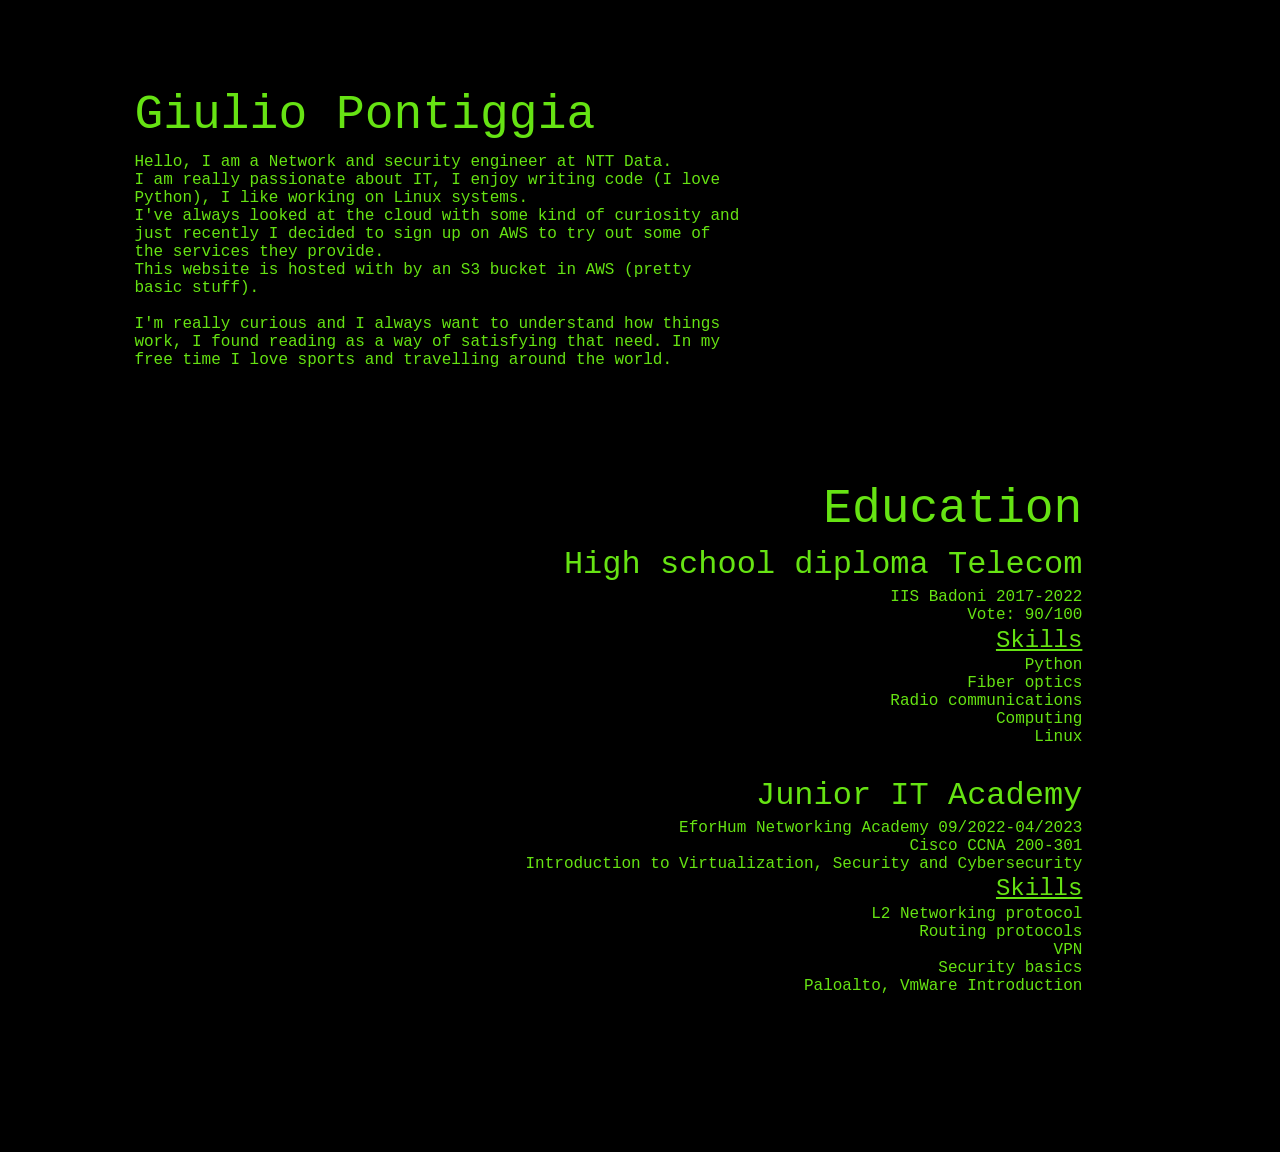
==== Home.html @ 4ac22e88 "Added introduction and Education" ====
<!DOCTYPE html>
<html lang="en">
<head>
    <meta charset="UTF-8">
    <meta name="viewport" content="width=device-width, initial-scale=1.0">
    <link rel="stylesheet" href="style.css">
    <title>Giulio Pontiggia</title>
</head>
<body style="background-color: #000000;">
    <!-- Presentation Box -->
    <div class="even_box">
        <!-- Name -->
        <div class="text_features title">
            Giulio Pontiggia
        </div>
        <!-- Presentation text -->
         <div class="text_features text_in_box_even">
            Hello, I am a Network and security engineer at NTT Data. <br>
            I am really passionate about IT, I enjoy writing code (I love Python), I like working on Linux systems. <br>
            I've always looked at the cloud with some kind of curiosity and just recently I decided to sign up on AWS
            to try out some of the services they provide. <br>
            This website is hosted with by an S3 bucket in AWS (pretty basic stuff). <br>
            <br>
            I'm really curious and I always want to understand how things work, I found reading as a way of satisfying
            that need. In my free time I love sports and travelling around the world. <br>
         </div>
    </div>

    <!-- Education Box -->
    <div class="text_features odd_box">
        <div class="title">
            Education
        </div>
        <!-- Badoni -->
        <div class="subtitle">
            High school diploma Telecom <br>
        </div>
        IIS Badoni 2017-2022 <br>
        Vote: 90/100
        <!-- Skills -->
        <div style="padding-bottom: 3%;">
            <div class="third_subtitle">
                <u>Skills</u>
            </div>
            Python <br>
            Fiber optics <br>
            Radio communications <br>
            Computing <br>
            Linux <br>
        </div>
        <!-- Junior IT Academy -->
        <div class="subtitle">
            Junior IT Academy
        </div>
        EforHum Networking Academy 09/2022-04/2023 <br>
        Cisco CCNA 200-301 <br>
        Introduction to Virtualization, Security and Cybersecurity
        <div class="third_subtitle">
            <u>Skills</u>
        </div style="padding-bottom: 3%">
            L2 Networking protocol <br>
            Routing protocols <br>
            VPN <br>
            Security basics <br>
            Paloalto, VmWare Introduction <br>
        </div>
    </div>

    <!-- Certifications -->
    <div class="even_box">
        <div class="title"></div>

    </div>
    
</body>
</html>
---- style.css ----
.text_features {
    color: #66e313;
    font-family: "Courier New", Courier, "Lucida Console", "DejaVu Sans Mono", monospace;
}

.title {
    font-size: 3em;
    padding-bottom: 1%;
}

.subtitle {
    font-size: 2em;
    padding-bottom: 0.5%;
}

.third_subtitle {
    font-size: 1.5em;
    padding-bottom: 0.25%;
    padding-top: 0.25%;
}

.even_box {
    background-color: #000000;
    height: 35%;
    width: 80%;
    padding-top: 2%;
    padding-bottom: 2%;
    padding-left: 5%;
    margin-top: 5%;
    margin-left: 5%;
}

.odd_box {
    text-align: right;
    background-color: #000000;
    height: 35%;
    width: 80%;
    padding-top: 2%;
    padding-bottom: 2%;
    padding-right: 5%;
    margin-top: 5%;
    margin-left: 5%;
}

.text_in_box_even {
    margin-right: 40%;
}
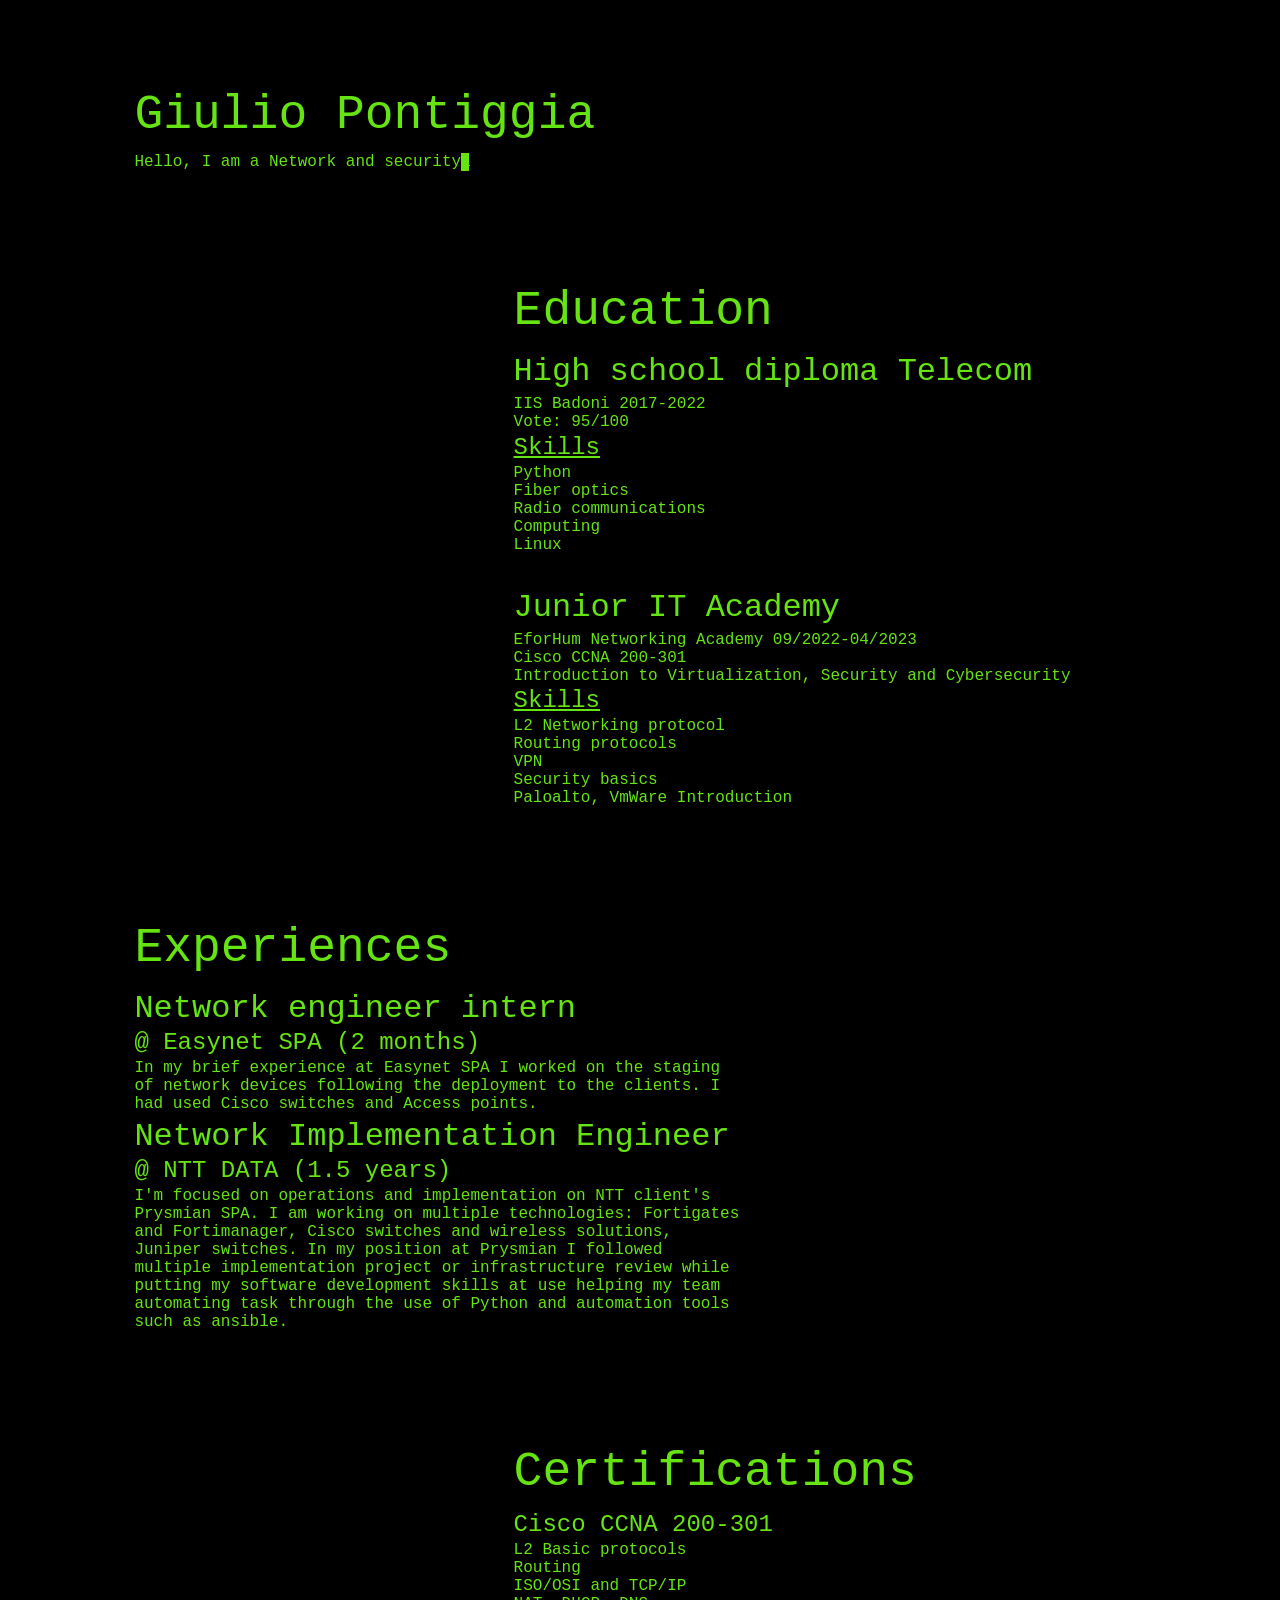
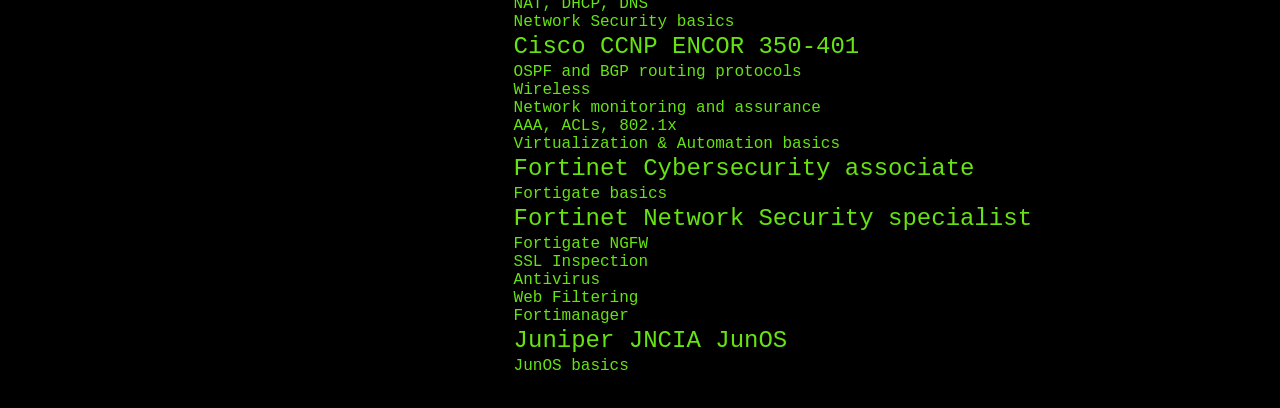
==== commit 9f2a4fda: "Added pargraphs and autotyping text Added Experiences and certifactions pargraphs (to be modified), " ====
--- a/Home.html
+++ b/Home.html
@@ -4,6 +4,8 @@
     <meta charset="UTF-8">
     <meta name="viewport" content="width=device-width, initial-scale=1.0">
     <link rel="stylesheet" href="style.css">
+    <script type="text/javascript" src="script.js"></script>
+    
     <title>Giulio Pontiggia</title>
 </head>
 <body style="background-color: #000000;">
@@ -14,20 +16,12 @@
             Giulio Pontiggia
         </div>
         <!-- Presentation text -->
-         <div class="text_features text_in_box_even">
-            Hello, I am a Network and security engineer at NTT Data. <br>
-            I am really passionate about IT, I enjoy writing code (I love Python), I like working on Linux systems. <br>
-            I've always looked at the cloud with some kind of curiosity and just recently I decided to sign up on AWS
-            to try out some of the services they provide. <br>
-            This website is hosted with by an S3 bucket in AWS (pretty basic stuff). <br>
-            <br>
-            I'm really curious and I always want to understand how things work, I found reading as a way of satisfying
-            that need. In my free time I love sports and travelling around the world. <br>
-         </div>
-    </div>
+        <div id="auto_type_text" class="text_features text_in_box_even typed">
+        </div>
+</div>
 
     <!-- Education Box -->
-    <div class="text_features odd_box">
+    <div class="text_features odd_box text_in_box_odd">
         <div class="title">
             Education
         </div>
@@ -36,7 +30,7 @@
             High school diploma Telecom <br>
         </div>
         IIS Badoni 2017-2022 <br>
-        Vote: 90/100
+        Vote: 95/100
         <!-- Skills -->
         <div style="padding-bottom: 3%;">
             <div class="third_subtitle">
@@ -66,9 +60,72 @@
         </div>
     </div>
 
+    <!-- Experiences -->
+    <div class="text_features even_box">
+        <div class="title">Experiences</div>
+        <div class="experiences_subtitle">
+            Network engineer intern  
+        </div>
+        <div class="third_subtitle">
+            @ Easynet SPA (2 months)
+        </div>
+        <div class="text_in_box_even">
+            In my brief experience at Easynet SPA I worked on the staging of network devices following
+            the deployment to the clients. I had used Cisco switches and Access points.
+        </div>
+        <div class="experiences_subtitle">
+            Network Implementation Engineer 
+        </div>
+        <div class="third_subtitle">
+            @ NTT DATA (1.5 years)
+        </div>
+        <div class="text_in_box_even">
+            I'm focused on operations and implementation on NTT client's Prysmian SPA.
+            I am working on multiple technologies: Fortigates and Fortimanager, Cisco switches and
+            wireless solutions, Juniper switches.
+            In my position at Prysmian I followed multiple implementation project or infrastructure review
+            while putting my software development skills at use helping my team automating task through
+            the use of Python and automation tools such as ansible.
+        </div>
+    </div>
     <!-- Certifications -->
-    <div class="even_box">
-        <div class="title"></div>
+    <div class="text_features odd_box text_in_box_odd">
+        <div class="title">Certifications</div>
+        <!-- CCNA -->
+        <div class="third_subtitle">Cisco CCNA 200-301</div>
+        <div>
+            L2 Basic protocols <br>
+            Routing <br>
+            ISO/OSI and TCP/IP <br>
+            NAT, DHCP, DNS <br>
+            Network Security basics <br>
+        </div>
+        <!-- CCNP -->
+        <div class="third_subtitle">Cisco CCNP ENCOR 350-401</div>
+        <div>
+            OSPF and BGP routing protocols <br>
+            Wireless <br>
+            Network monitoring and assurance <br>
+            AAA, ACLs, 802.1x <br>
+            Virtualization & Automation basics <br>
+        </div>
+        <div class="third_subtitle">Fortinet Cybersecurity associate</div>
+        <div>
+            Fortigate basics
+        </div>
+        <div class="third_subtitle">Fortinet Network Security specialist</div>
+        <div>
+            Fortigate NGFW <br>
+            SSL Inspection <br>
+            Antivirus <br>
+            Web Filtering <br>
+            Fortimanager <br>
+        </div>
+        <div class="third_subtitle">Juniper JNCIA JunOS </div>
+        <div>
+            JunOS basics <br>
+        </div>
+        
 
     </div>
     
--- a/style.css
+++ b/style.css
@@ -11,6 +11,11 @@
 .subtitle {
     font-size: 2em;
     padding-bottom: 0.5%;
+    padding-top: 0.5%;
+}
+.experiences_subtitle {
+    font-size: 2em;
+    padding-top: 0.5%;
 }
 
 .third_subtitle {
@@ -28,6 +33,7 @@
     padding-left: 5%;
     margin-top: 5%;
     margin-left: 5%;
+    margin-right: 40%;
 }
 
 .odd_box {
@@ -39,10 +45,28 @@
     padding-bottom: 2%;
     padding-right: 5%;
     margin-top: 5%;
-    margin-left: 5%;
+    margin-left: 40%;
 }
 
 .text_in_box_even {
     margin-right: 40%;
 }
 
+.text_in_box_odd {
+    text-align: left;
+}
+
+.typed::after{
+    content: "i";
+    display: inline-block;
+    width: 0.5rem;
+    background-color: #66e313;
+    animation: blink 0.75s step-end infinite;
+}
+
+@keyframes blink {
+    0%, 100% { opacity: 1; }
+    50% { opacity: 0; }
+}
+
+
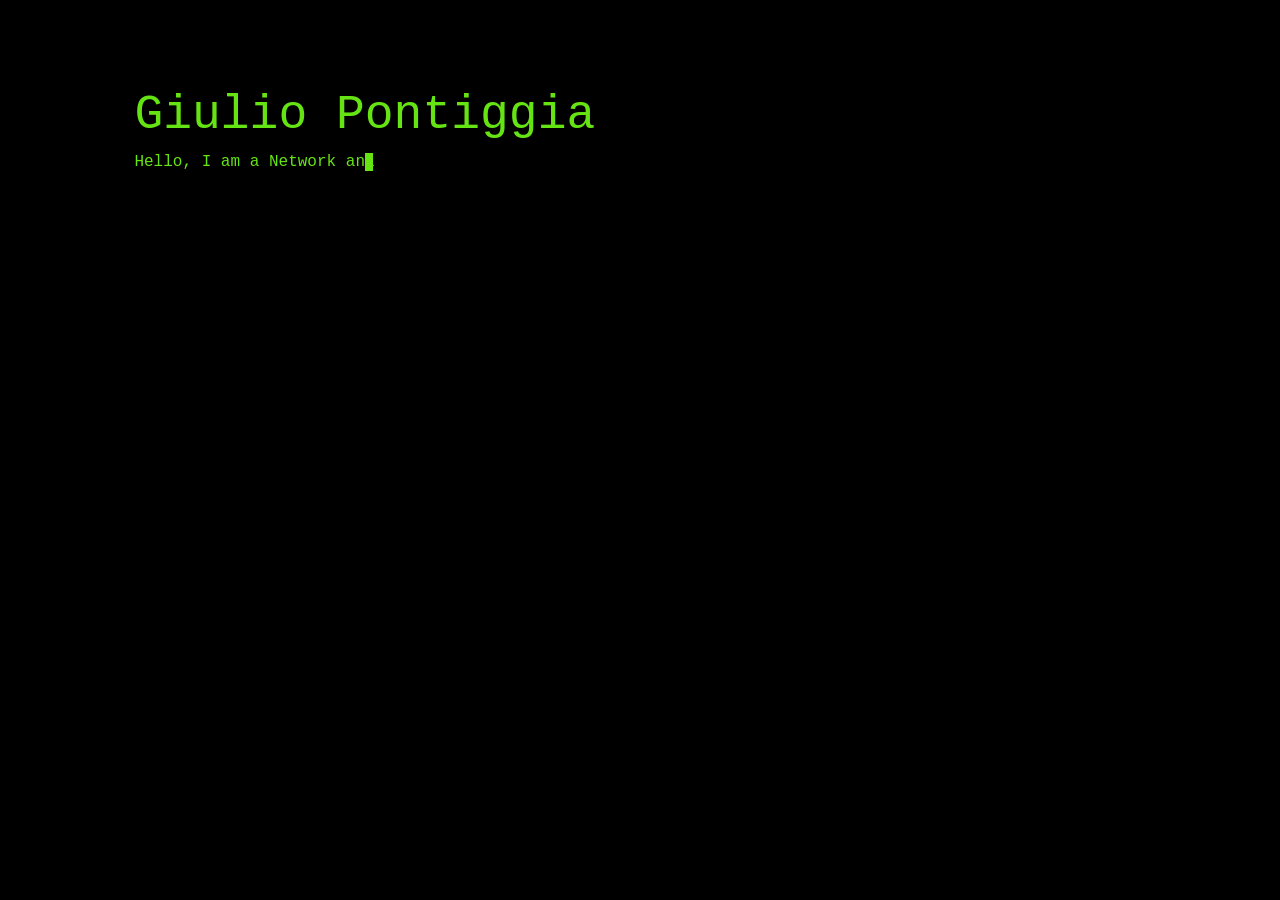
==== commit 39aff18d: "Added sections dropdown, fixed the presentation" ====
--- a/Home.html
+++ b/Home.html
@@ -8,7 +8,7 @@
     
     <title>Giulio Pontiggia</title>
 </head>
-<body style="background-color: #000000;">
+<body style="background-color: #000;">
     <!-- Presentation Box -->
     <div class="even_box">
         <!-- Name -->
@@ -18,116 +18,143 @@
         <!-- Presentation text -->
         <div id="auto_type_text" class="text_features text_in_box_even typed">
         </div>
-</div>
-
-    <!-- Education Box -->
-    <div class="text_features odd_box text_in_box_odd">
-        <div class="title">
-            Education
-        </div>
-        <!-- Badoni -->
-        <div class="subtitle">
-            High school diploma Telecom <br>
-        </div>
-        IIS Badoni 2017-2022 <br>
-        Vote: 95/100
-        <!-- Skills -->
-        <div style="padding-bottom: 3%;">
-            <div class="third_subtitle">
-                <u>Skills</u>
-            </div>
-            Python <br>
-            Fiber optics <br>
-            Radio communications <br>
-            Computing <br>
-            Linux <br>
-        </div>
-        <!-- Junior IT Academy -->
-        <div class="subtitle">
-            Junior IT Academy
-        </div>
-        EforHum Networking Academy 09/2022-04/2023 <br>
-        Cisco CCNA 200-301 <br>
-        Introduction to Virtualization, Security and Cybersecurity
-        <div class="third_subtitle">
-            <u>Skills</u>
-        </div style="padding-bottom: 3%">
-            L2 Networking protocol <br>
-            Routing protocols <br>
-            VPN <br>
-            Security basics <br>
-            Paloalto, VmWare Introduction <br>
-        </div>
     </div>
 
-    <!-- Experiences -->
-    <div class="text_features even_box">
-        <div class="title">Experiences</div>
-        <div class="experiences_subtitle">
-            Network engineer intern  
+    <div id="hidden_sector" class="hidden_section">
+        <!-- Education Box -->
+        <div class="text_features odd_box text_in_box_odd">
+            <div class="title" style="cursor: pointer;" role="button">
+                <a onclick="appear_paragraph('hidden_section1');">Education</a>
+            </div>
+            <div id="hidden_section1" class="hidden_section">
+                <!-- Badoni -->
+                <div class="subtitle">
+                    High school diploma Telecom <br>
+                </div>
+                <div class="third_subtitle">
+                    IIS Badoni 2017-2022 (95/100)
+                </div>
+                <!-- Skills -->
+                <div style="padding-bottom: 3%;">
+                    <ul>
+                        <li>Python</li>
+                        <li>Fiber optics</li>
+                        <li>Radio communications</li>
+                        <li>Computing</li>
+                        <li>Linux</li>
+                    </ul>
+                </div>
+
+                <!-- Junior IT Academy -->
+                <div class="subtitle">
+                    Junior IT Academy
+                </div>
+                <div class="third_subtitle">
+                    EforHum Networking Academy 09/2022-04/2023
+                </div>
+                <!-- Skills -->
+                <div>
+                    <ul>
+                        <li>Cisco CCNA 200-301</li>
+                        <li>L2 Networking protocols</li>
+                        <li>Routing protocols</li>
+                        <li>VPN</li>
+                        <li>Security basics</li>
+                        <li>Paloalto, VmWare Introduction</li>
+                    </ul>
+                </div>
+            </div>
         </div>
-        <div class="third_subtitle">
-            @ Easynet SPA (2 months)
+
+        <!-- Experiences -->
+        <div class="text_features even_box">
+            <div class="title" style="cursor: pointer;">
+                <a onclick="appear_paragraph('hidden_section2');">Experiences</a>
+            </div>
+            <div id="hidden_section2" class="hidden_section">
+                <div class="experiences_subtitle">
+                    Network engineer intern  
+                </div>
+                <div class="third_subtitle">
+                    @ Easynet SPA (2 months)
+                </div>
+                <div style="margin-left: 2.3rem;" class="text_in_box_even">
+                    In my brief experience at Easynet SPA I worked on the staging of network devices following
+                    the deployment to the clients. I had used Cisco switches and Access points.
+                </div>
+                <div class="experiences_subtitle">
+                    Network Implementation Engineer 
+                </div>
+                <div class="third_subtitle">
+                    @ NTT DATA (1.5 years)
+                </div>
+                <div style="margin-left: 2.3rem;" class="text_in_box_even">
+                    I'm focused on operations and implementation on NTT client's Prysmian SPA.
+                    I am working on multiple technologies: Fortigates and Fortimanager, Cisco switches and
+                    wireless solutions, Juniper switches.
+                    In my position at Prysmian I followed multiple implementation project or infrastructure review
+                    while putting my software development skills at use helping my team automating task through
+                    the use of Python and automation tools such as ansible.
+                </div>
+            </div>
         </div>
-        <div class="text_in_box_even">
-            In my brief experience at Easynet SPA I worked on the staging of network devices following
-            the deployment to the clients. I had used Cisco switches and Access points.
-        </div>
-        <div class="experiences_subtitle">
-            Network Implementation Engineer 
-        </div>
-        <div class="third_subtitle">
-            @ NTT DATA (1.5 years)
-        </div>
-        <div class="text_in_box_even">
-            I'm focused on operations and implementation on NTT client's Prysmian SPA.
-            I am working on multiple technologies: Fortigates and Fortimanager, Cisco switches and
-            wireless solutions, Juniper switches.
-            In my position at Prysmian I followed multiple implementation project or infrastructure review
-            while putting my software development skills at use helping my team automating task through
-            the use of Python and automation tools such as ansible.
-        </div>
+        <!-- Certifications -->
+        <div class="text_features odd_box text_in_box_odd">
+            <div class="title" style="cursor: pointer;">
+                <a onclick="appear_paragraph('hidden_section3');">Certifications</a>
+            </div>
+            <div id="hidden_section3" class="hidden_section">
+                <!-- CCNA -->
+                <div class="third_subtitle">Cisco CCNA 200-301</div>
+                <div>
+                    <ul>
+                        <li>L2 Basic protocols</li>
+                        <li>Routing</li>
+                        <li>ISO/OSI and TCP/IP</li>
+                        <li>NAT, DHCP, DNS</li>
+                        <li>Network Security basics</li>
+                    </ul>
+                </div>
+                <!-- CCNP -->
+                <div class="third_subtitle">Cisco CCNP ENCOR 350-401</div>
+                <div>
+                    <ul>
+                        <li>OSPF and BGP routing protocols</li>
+                        <li>Wireless networks</li>
+                        <li>Network monitoring and assurance</li>
+                        <li>AAA, ACLs, 802.1x</li>
+                        <li>Virtualization & Automation basics</li>
+                    </ul>
+                </div>
+                <div class="third_subtitle">Fortinet Cybersecurity associate</div>
+                <div>
+                    <ul>
+                        <li>Fortigate basics</li>
+                    </ul>
+                </div>
+                <div class="third_subtitle">Fortinet Network Security specialist</div>
+                <div>
+                    <ul>
+                        <li>Fortigate NGFW</li>
+                        <li>SSL Inspection</li>
+                        <li>Antivirus</li>
+                        <li>Web Filtering</li>
+                        <li>Fortimanager</li>
+                    </ul>
+                </div>
+                <div class="third_subtitle">Juniper JNCIA JunOS </div>
+                <div>
+                    <ul>
+                        <li>JunOS basics</li>
+                    </ul>
+                </div>
+            </div>
+            
+            
+
+        </div>   
     </div>
-    <!-- Certifications -->
-    <div class="text_features odd_box text_in_box_odd">
-        <div class="title">Certifications</div>
-        <!-- CCNA -->
-        <div class="third_subtitle">Cisco CCNA 200-301</div>
-        <div>
-            L2 Basic protocols <br>
-            Routing <br>
-            ISO/OSI and TCP/IP <br>
-            NAT, DHCP, DNS <br>
-            Network Security basics <br>
-        </div>
-        <!-- CCNP -->
-        <div class="third_subtitle">Cisco CCNP ENCOR 350-401</div>
-        <div>
-            OSPF and BGP routing protocols <br>
-            Wireless <br>
-            Network monitoring and assurance <br>
-            AAA, ACLs, 802.1x <br>
-            Virtualization & Automation basics <br>
-        </div>
-        <div class="third_subtitle">Fortinet Cybersecurity associate</div>
-        <div>
-            Fortigate basics
-        </div>
-        <div class="third_subtitle">Fortinet Network Security specialist</div>
-        <div>
-            Fortigate NGFW <br>
-            SSL Inspection <br>
-            Antivirus <br>
-            Web Filtering <br>
-            Fortimanager <br>
-        </div>
-        <div class="third_subtitle">Juniper JNCIA JunOS </div>
-        <div>
-            JunOS basics <br>
-        </div>
-        
-
-    </div>
+    
     
 </body>
 </html>
--- a/style.css
+++ b/style.css
@@ -22,11 +22,11 @@
     font-size: 1.5em;
     padding-bottom: 0.25%;
     padding-top: 0.25%;
+    padding-left: 0.5rem;
 }
 
 .even_box {
     background-color: #000000;
-    height: 35%;
     width: 80%;
     padding-top: 2%;
     padding-bottom: 2%;
@@ -39,11 +39,10 @@
 .odd_box {
     text-align: right;
     background-color: #000000;
-    height: 35%;
-    width: 80%;
+    width: 50%;
     padding-top: 2%;
     padding-bottom: 2%;
-    padding-right: 5%;
+    padding-left: 5%;
     margin-top: 5%;
     margin-left: 40%;
 }
@@ -54,6 +53,10 @@
 
 .text_in_box_odd {
     text-align: left;
+}
+
+ul {
+    margin-top: 0rem;
 }
 
 .typed::after{
@@ -69,4 +72,16 @@
     50% { opacity: 0; }
 }
 
+.hidden_section {
+    display: none;
+    overflow: hidden;
+    height: 0;
+    transition: height 0.4s ease;
+}
 
+.dropdown-open {
+    display: block; /* Visualizza l'elemento */
+    height: auto;   /* Altezza dinamica per adattarsi al contenuto */
+    overflow: hidden;
+}
+
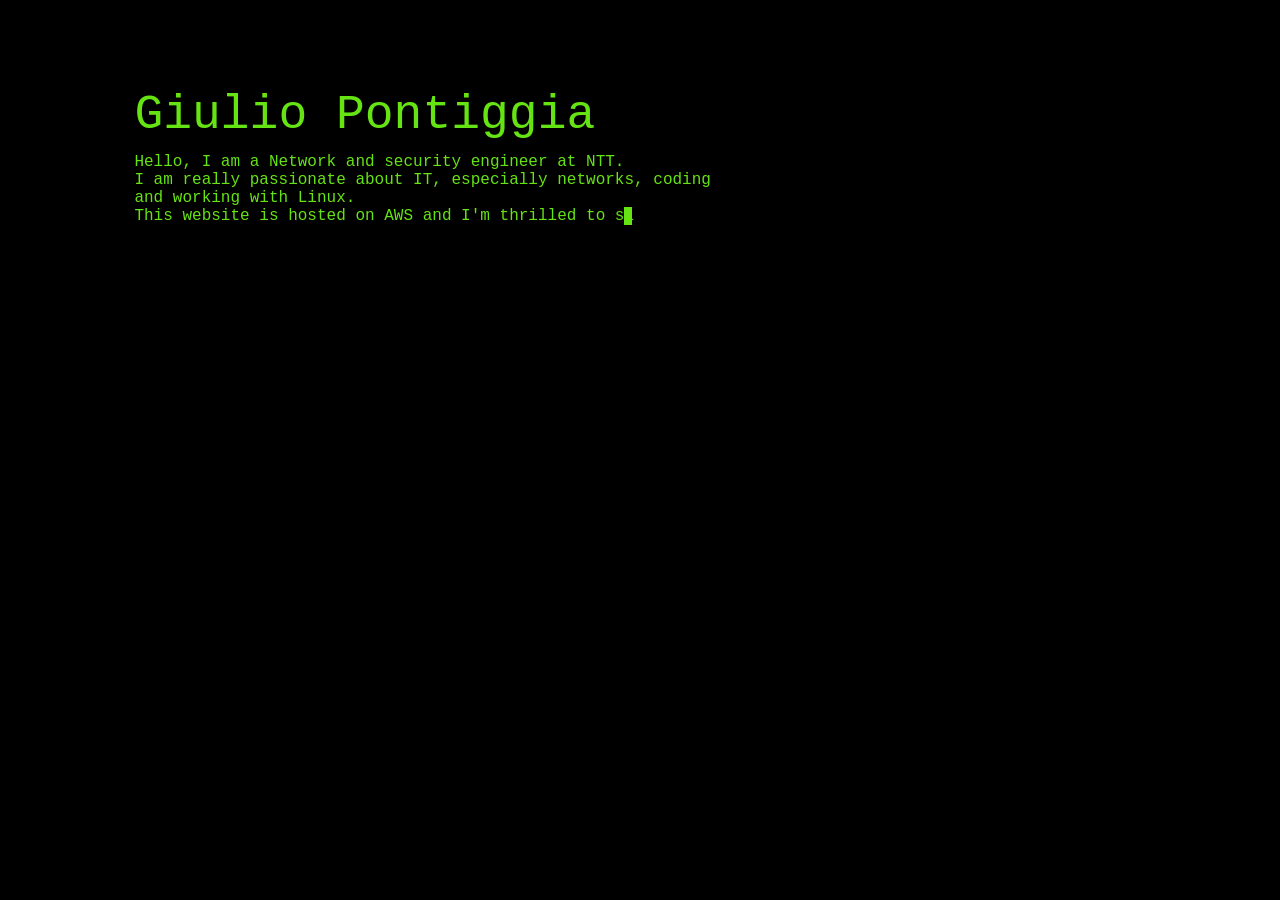
==== commit bf79f7b1: "Added contacts and link to projects homepage" ====
--- a/Home.html
+++ b/Home.html
@@ -17,6 +17,11 @@
         </div>
         <!-- Presentation text -->
         <div id="auto_type_text" class="text_features text_in_box_even typed">
+        </div>
+        <!-- Projects link -->
+        <div id="hidden_text" class="hidden_section">
+            <br>
+            <a style="cursor: pointer; text-decoration: none;" class="text_features" href="projects_homepage.html" target="_blank">You can find my projects here</a>
         </div>
     </div>
 
@@ -152,6 +157,21 @@
             
             
 
+        </div>  
+        <!-- Contacts -->
+        <div class="text_features even_box text_in_box_even">
+            <div class="title" style="cursor: pointer;">
+                <a onclick="appear_paragraph('hidden_section4');">Contacts</a>
+            </div>
+            <div id="hidden_section4" class="hidden_section">
+                <div>
+                    <a style="cursor: pointer; text-decoration: none; color: #66e313;" class="third_subtitle" href="https://linkedin.com/in/giulio-pontiggia-265128235/">Linkedin</a> 
+                </div>
+                <div class="third_subtitle" style="cursor: pointer;">
+                    giulio.0302@gmail.com
+                </div>            
+            
+
         </div>   
     </div>
     
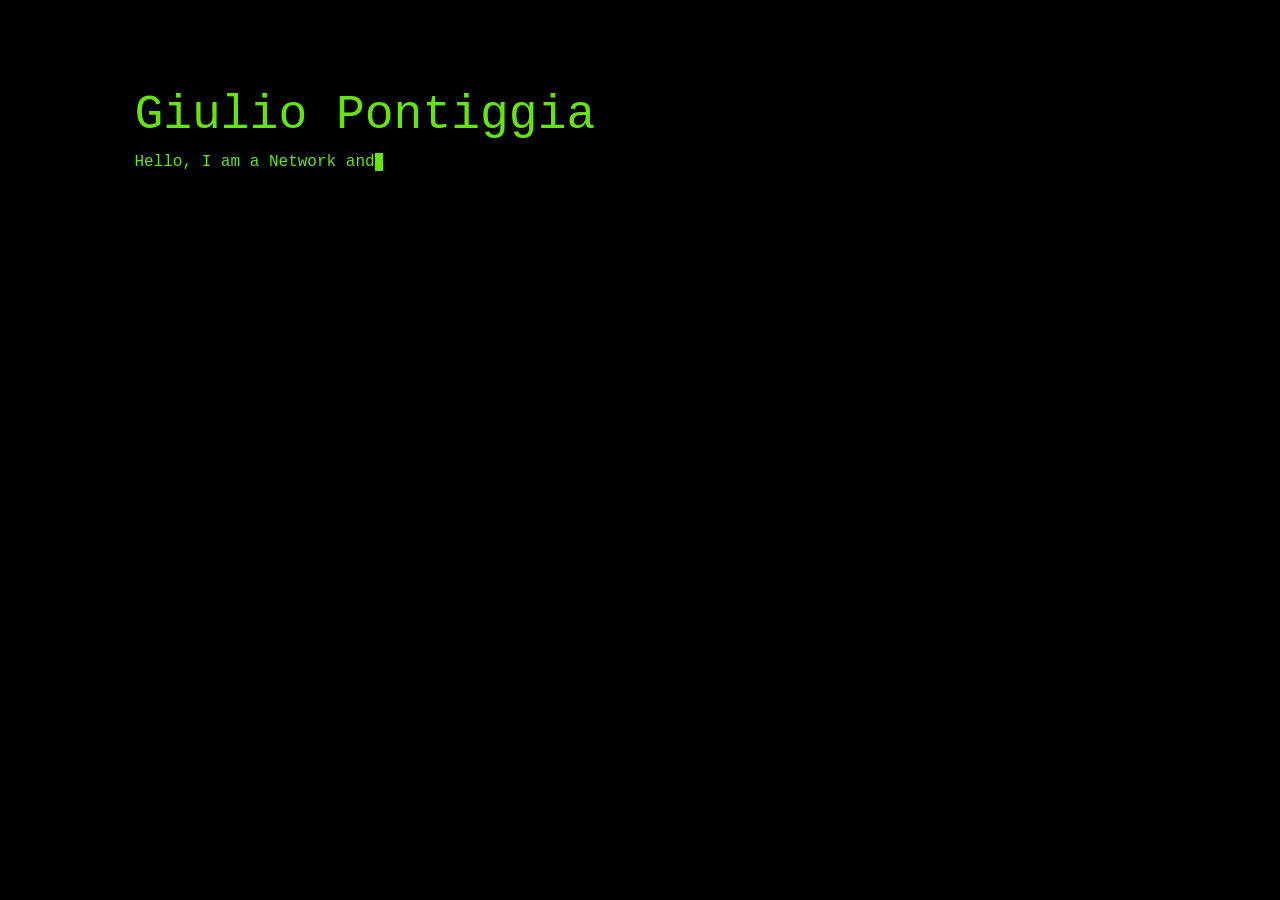
==== commit ff6b6d35: "Added GitHub link" ====
--- a/Home.html
+++ b/Home.html
@@ -167,6 +167,9 @@
                 <div>
                     <a style="cursor: pointer; text-decoration: none; color: #66e313;" class="third_subtitle" href="https://linkedin.com/in/giulio-pontiggia-265128235/">Linkedin</a> 
                 </div>
+                <div>
+                    <a style="cursor: pointer; text-decoration: none; color: #66e313;" class="third_subtitle" href="https://github.com/GiulioPontiggia">GitHub</a> 
+                </div>
                 <div class="third_subtitle" style="cursor: pointer;">
                     giulio.0302@gmail.com
                 </div>            
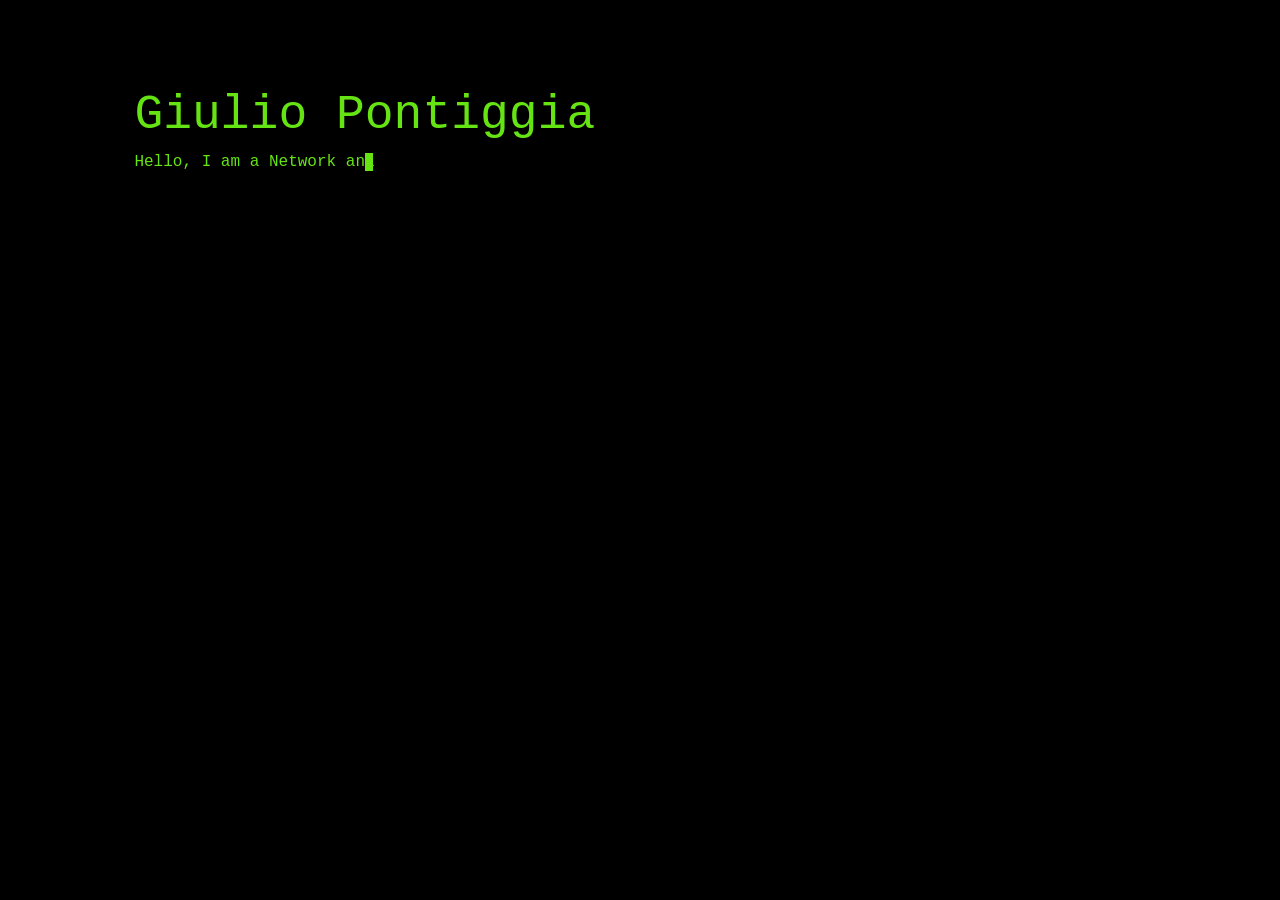
==== commit 1deab356: "Added Github link plu small changes" ====
--- a/Home.html
+++ b/Home.html
@@ -165,10 +165,10 @@
             </div>
             <div id="hidden_section4" class="hidden_section">
                 <div>
-                    <a style="cursor: pointer; text-decoration: none; color: #66e313;" class="third_subtitle" href="https://linkedin.com/in/giulio-pontiggia-265128235/">Linkedin</a> 
+                    <a style="cursor: pointer; text-decoration: none; color: #66e313;" class="third_subtitle" href="https://linkedin.com/in/giulio-pontiggia-265128235/" target="_blank">Linkedin</a> 
                 </div>
                 <div>
-                    <a style="cursor: pointer; text-decoration: none; color: #66e313;" class="third_subtitle" href="https://github.com/GiulioPontiggia">GitHub</a> 
+                    <a style="cursor: pointer; text-decoration: none; color: #66e313;" class="third_subtitle" href="https://github.com/GiulioPontiggia" target="_blank">GitHub</a> 
                 </div>
                 <div class="third_subtitle" style="cursor: pointer;">
                     giulio.0302@gmail.com
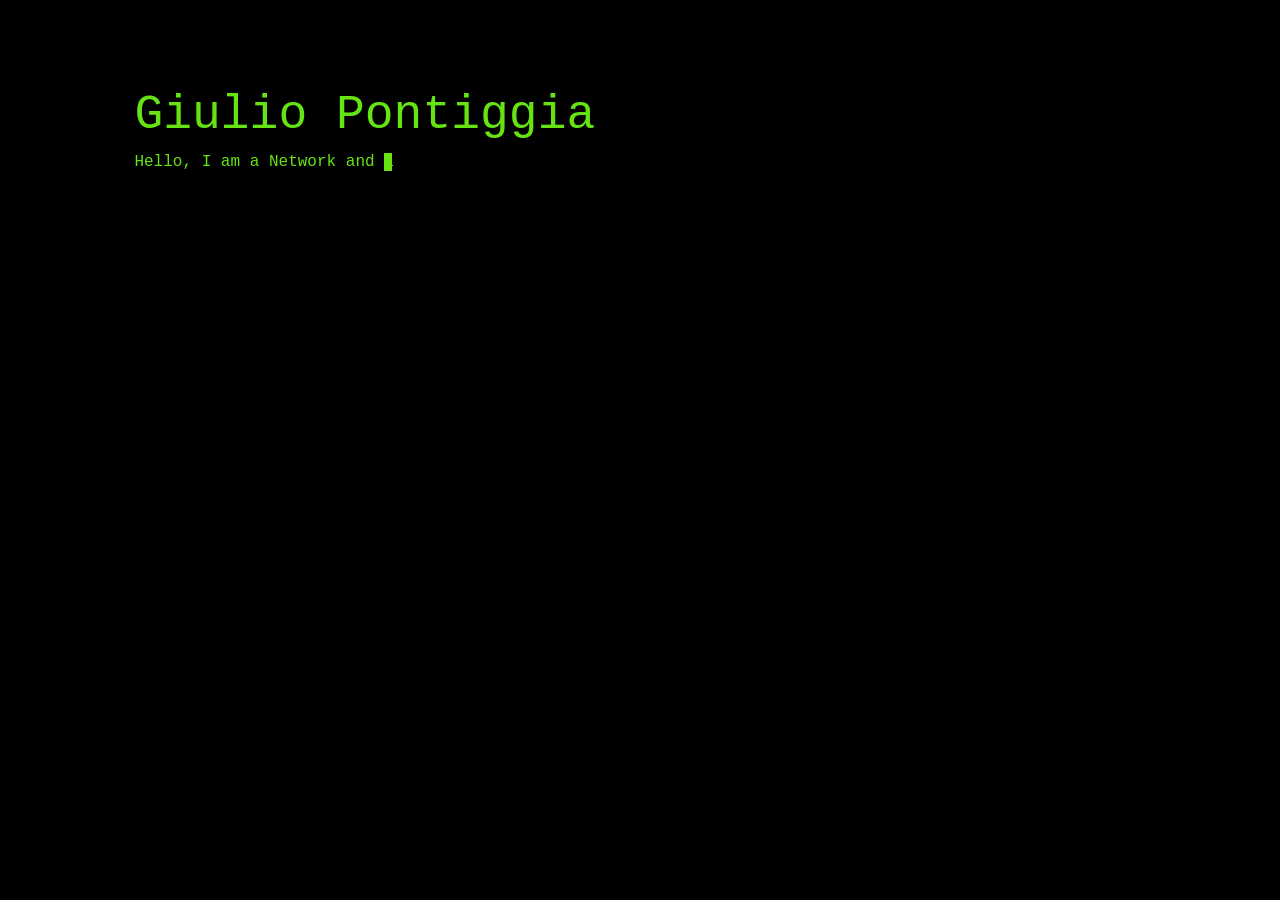
==== commit acba4119: "added first project to the prjects home" ====
--- a/Home.html
+++ b/Home.html
@@ -165,10 +165,10 @@
             </div>
             <div id="hidden_section4" class="hidden_section">
                 <div>
-                    <a style="cursor: pointer; text-decoration: none; color: #66e313;" class="third_subtitle" href="https://linkedin.com/in/giulio-pontiggia-265128235/" target="_blank">Linkedin</a> 
+                    <a class="third_subtitle links" href="https://linkedin.com/in/giulio-pontiggia-265128235/" target="_blank">Linkedin</a> 
                 </div>
                 <div>
-                    <a style="cursor: pointer; text-decoration: none; color: #66e313;" class="third_subtitle" href="https://github.com/GiulioPontiggia" target="_blank">GitHub</a> 
+                    <a class="third_subtitle links" href="https://github.com/GiulioPontiggia" target="_blank">GitHub</a> 
                 </div>
                 <div class="third_subtitle" style="cursor: pointer;">
                     giulio.0302@gmail.com
--- a/style.css
+++ b/style.css
@@ -85,3 +85,45 @@
     overflow: hidden;
 }
 
+.links {
+    cursor: pointer; 
+    text-decoration: underline; 
+    color: #66e313;
+}
+
+
+/* Custom classes for Projects page */
+
+.parent_box {
+    margin-top: 7%;
+}
+
+.row {
+    display: flex;
+    margin-left: 15%;
+    margin-right: 15%;
+}
+
+.c1 {
+    flex: 25%;
+    text-align: center;
+    border: solid white;
+    border-width: 1px;
+    padding-top: 1%;
+    padding-bottom: 1%;
+}
+.c2 {
+    flex: 75%;
+    border: solid white;
+    border-width: 1px;
+    padding-top: 1%;
+    padding-bottom: 1%;
+    padding-left: 2%; 
+    padding-right: 2%;
+}
+
+.project_description {
+    padding-left: 2%; 
+    padding-right: 2%;
+}
+
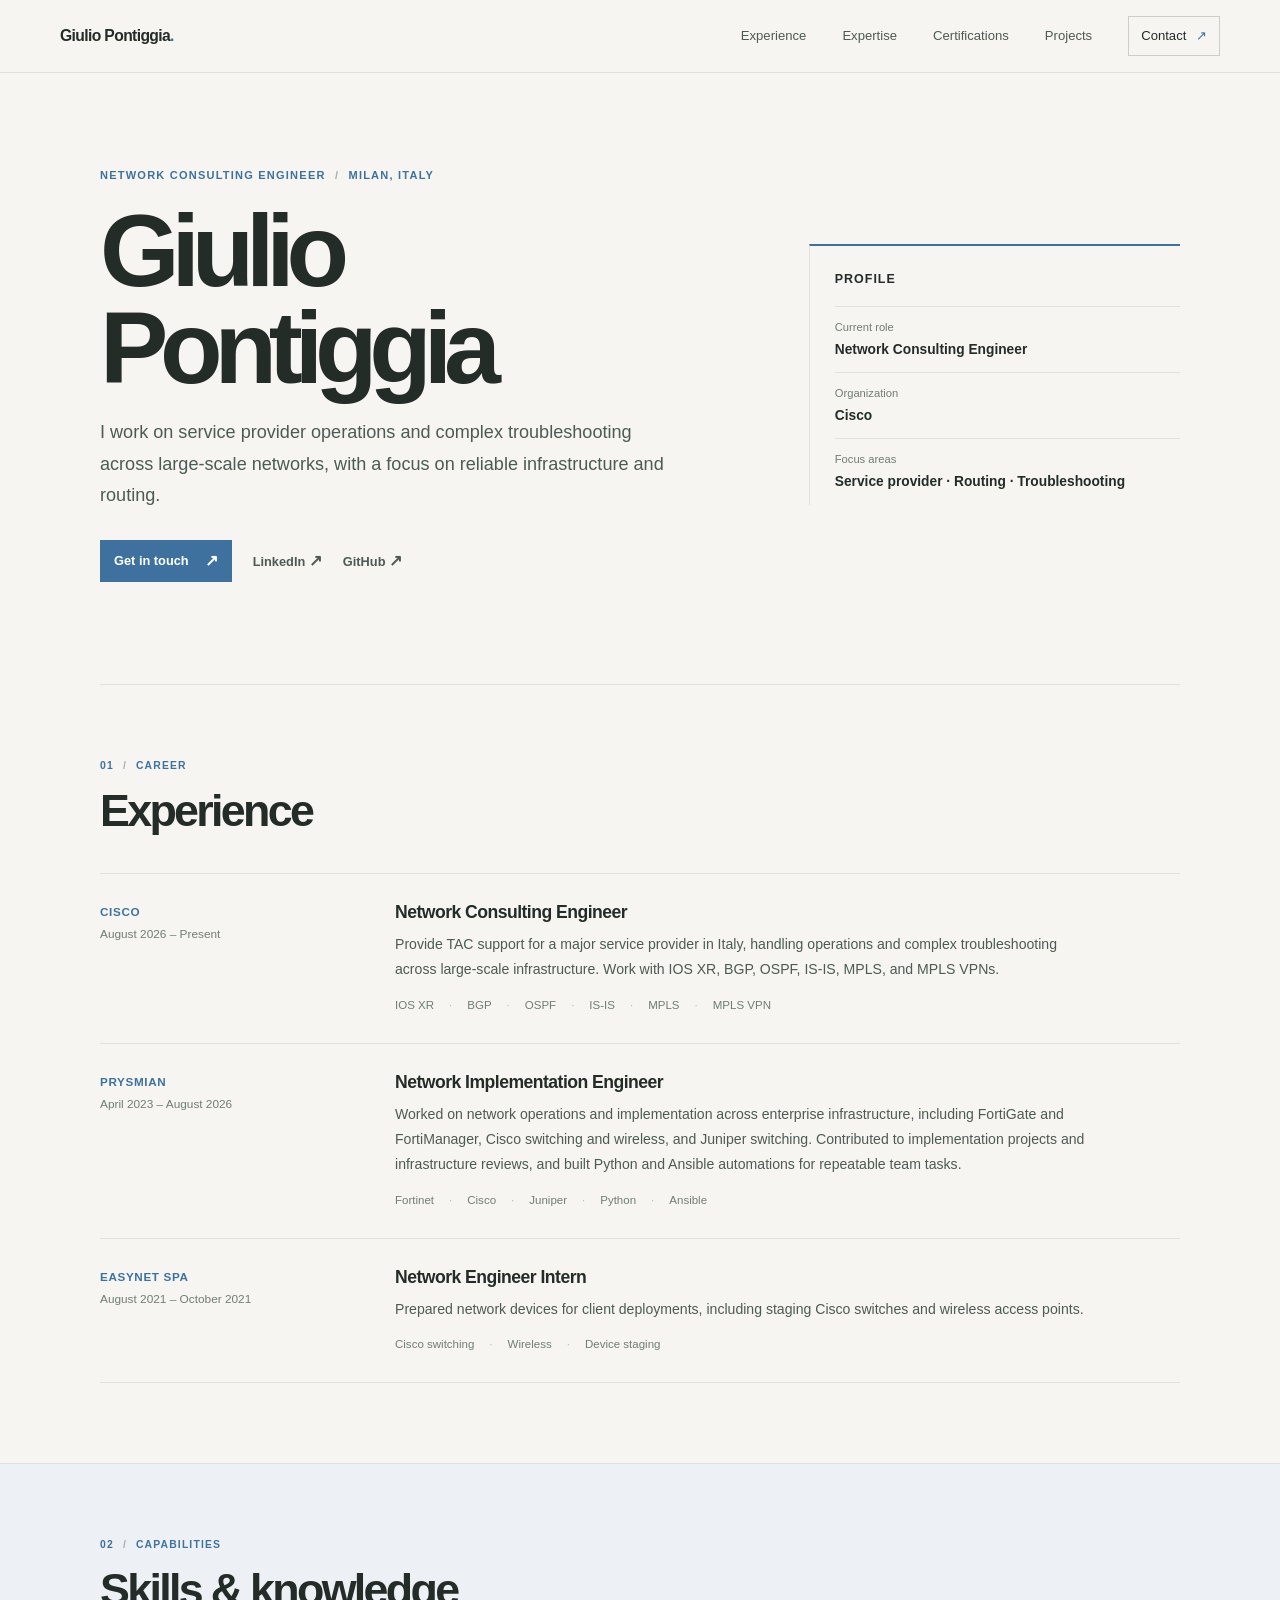
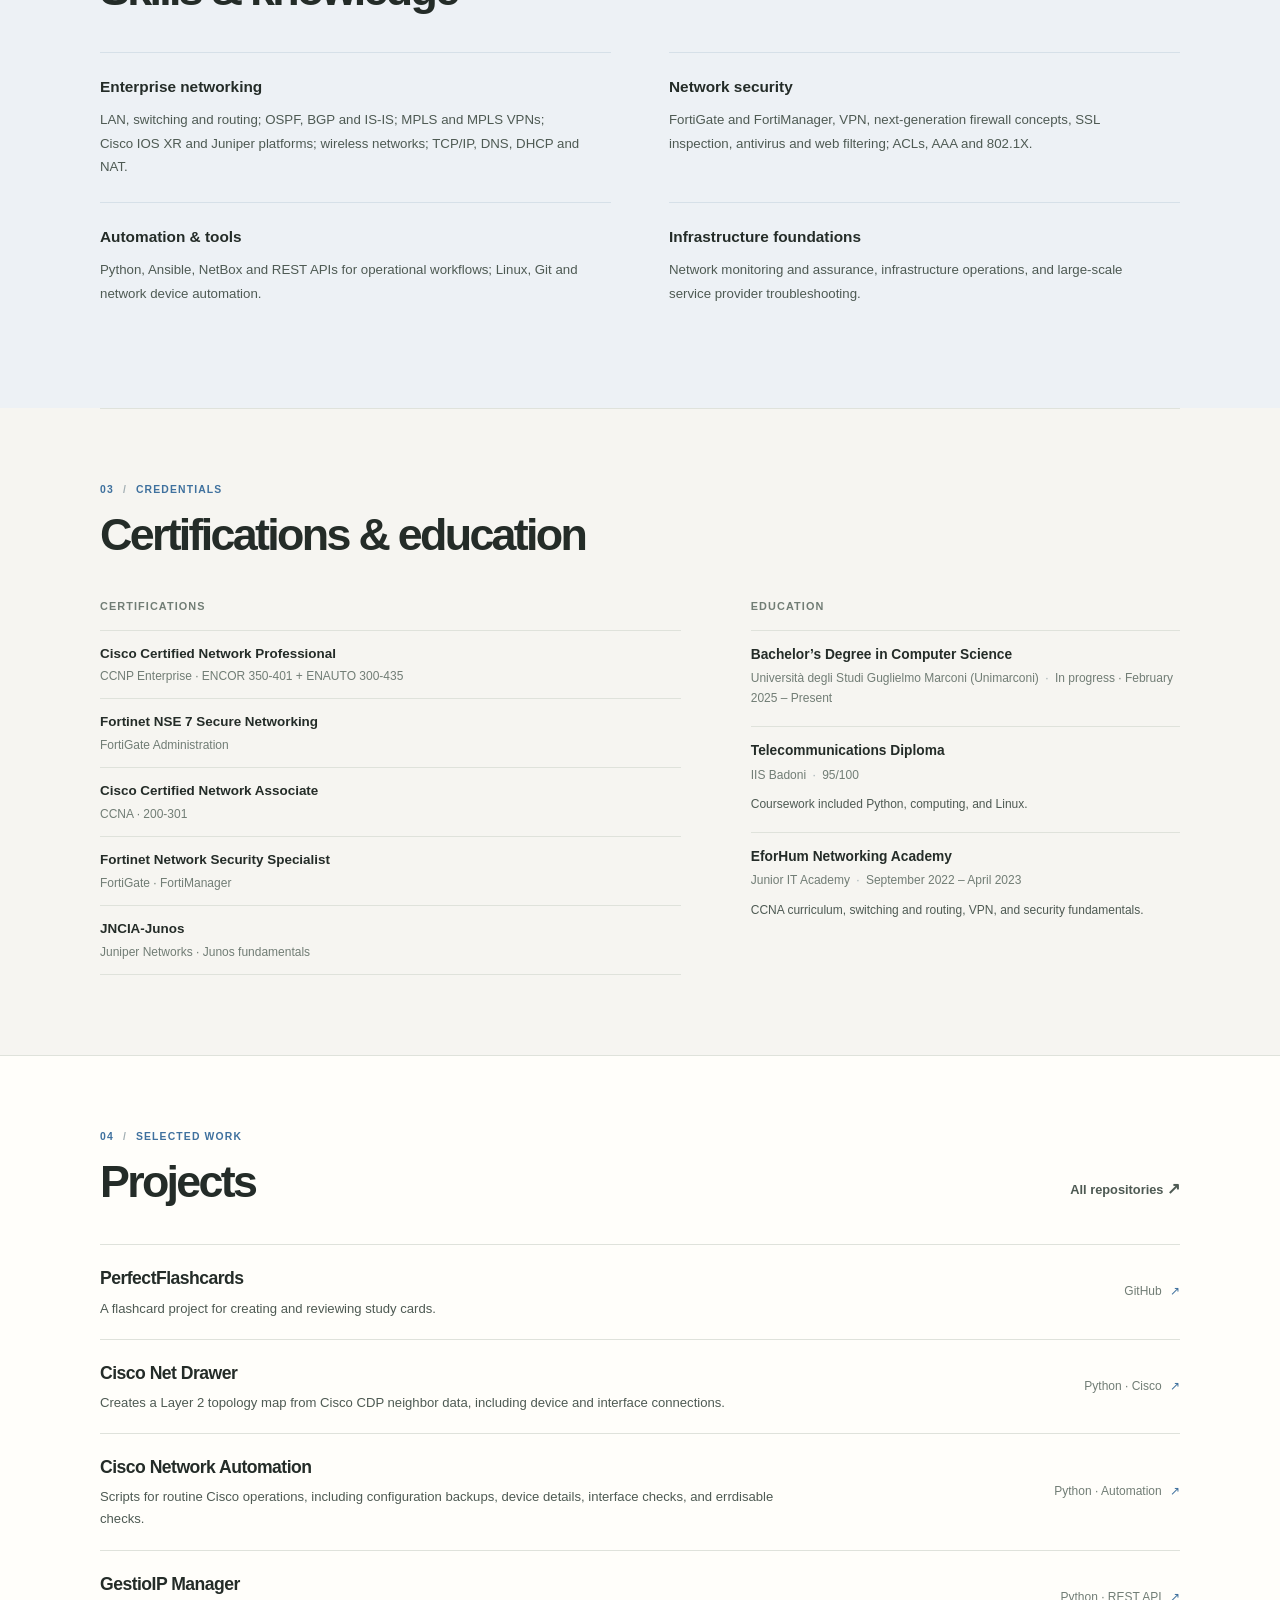
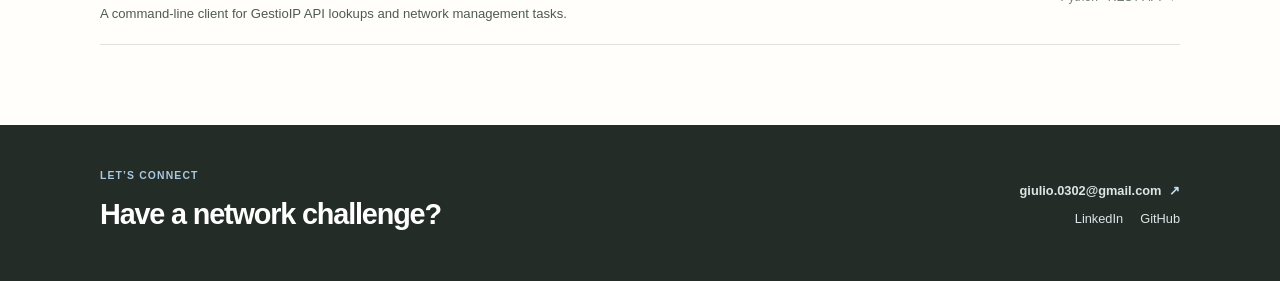
==== commit cac80516: "Renew of the webiste, complete redesign and update of new projects, experience and certifications" ====
--- a/Home.html
+++ b/Home.html
@@ -1,183 +1,13 @@
-<!DOCTYPE html>
+<!doctype html>
 <html lang="en">
 <head>
-    <meta charset="UTF-8">
-    <meta name="viewport" content="width=device-width, initial-scale=1.0">
-    <link rel="stylesheet" href="style.css">
-    <script type="text/javascript" src="script.js"></script>
-    
-    <title>Giulio Pontiggia</title>
+  <meta charset="utf-8">
+  <meta http-equiv="refresh" content="0; url=index.html">
+  <meta name="viewport" content="width=device-width, initial-scale=1">
+  <title>Giulio Pontiggia — CV</title>
+  <link rel="canonical" href="index.html">
 </head>
-<body style="background-color: #000;">
-    <!-- Presentation Box -->
-    <div class="even_box">
-        <!-- Name -->
-        <div class="text_features title">
-            Giulio Pontiggia
-        </div>
-        <!-- Presentation text -->
-        <div id="auto_type_text" class="text_features text_in_box_even typed">
-        </div>
-        <!-- Projects link -->
-        <div id="hidden_text" class="hidden_section">
-            <br>
-            <a style="cursor: pointer; text-decoration: none;" class="text_features" href="projects_homepage.html" target="_blank">You can find my projects here</a>
-        </div>
-    </div>
-
-    <div id="hidden_sector" class="hidden_section">
-        <!-- Education Box -->
-        <div class="text_features odd_box text_in_box_odd">
-            <div class="title" style="cursor: pointer;" role="button">
-                <a onclick="appear_paragraph('hidden_section1');">Education</a>
-            </div>
-            <div id="hidden_section1" class="hidden_section">
-                <!-- Badoni -->
-                <div class="subtitle">
-                    High school diploma Telecom <br>
-                </div>
-                <div class="third_subtitle">
-                    IIS Badoni 2017-2022 (95/100)
-                </div>
-                <!-- Skills -->
-                <div style="padding-bottom: 3%;">
-                    <ul>
-                        <li>Python</li>
-                        <li>Fiber optics</li>
-                        <li>Radio communications</li>
-                        <li>Computing</li>
-                        <li>Linux</li>
-                    </ul>
-                </div>
-
-                <!-- Junior IT Academy -->
-                <div class="subtitle">
-                    Junior IT Academy
-                </div>
-                <div class="third_subtitle">
-                    EforHum Networking Academy 09/2022-04/2023
-                </div>
-                <!-- Skills -->
-                <div>
-                    <ul>
-                        <li>Cisco CCNA 200-301</li>
-                        <li>L2 Networking protocols</li>
-                        <li>Routing protocols</li>
-                        <li>VPN</li>
-                        <li>Security basics</li>
-                        <li>Paloalto, VmWare Introduction</li>
-                    </ul>
-                </div>
-            </div>
-        </div>
-
-        <!-- Experiences -->
-        <div class="text_features even_box">
-            <div class="title" style="cursor: pointer;">
-                <a onclick="appear_paragraph('hidden_section2');">Experiences</a>
-            </div>
-            <div id="hidden_section2" class="hidden_section">
-                <div class="experiences_subtitle">
-                    Network engineer intern  
-                </div>
-                <div class="third_subtitle">
-                    @ Easynet SPA (2 months)
-                </div>
-                <div style="margin-left: 2.3rem;" class="text_in_box_even">
-                    In my brief experience at Easynet SPA I worked on the staging of network devices following
-                    the deployment to the clients. I had used Cisco switches and Access points.
-                </div>
-                <div class="experiences_subtitle">
-                    Network Implementation Engineer 
-                </div>
-                <div class="third_subtitle">
-                    @ NTT DATA (1.5 years)
-                </div>
-                <div style="margin-left: 2.3rem;" class="text_in_box_even">
-                    I'm focused on operations and implementation on NTT client's Prysmian SPA.
-                    I am working on multiple technologies: Fortigates and Fortimanager, Cisco switches and
-                    wireless solutions, Juniper switches.
-                    In my position at Prysmian I followed multiple implementation project or infrastructure review
-                    while putting my software development skills at use helping my team automating task through
-                    the use of Python and automation tools such as ansible.
-                </div>
-            </div>
-        </div>
-        <!-- Certifications -->
-        <div class="text_features odd_box text_in_box_odd">
-            <div class="title" style="cursor: pointer;">
-                <a onclick="appear_paragraph('hidden_section3');">Certifications</a>
-            </div>
-            <div id="hidden_section3" class="hidden_section">
-                <!-- CCNA -->
-                <div class="third_subtitle">Cisco CCNA 200-301</div>
-                <div>
-                    <ul>
-                        <li>L2 Basic protocols</li>
-                        <li>Routing</li>
-                        <li>ISO/OSI and TCP/IP</li>
-                        <li>NAT, DHCP, DNS</li>
-                        <li>Network Security basics</li>
-                    </ul>
-                </div>
-                <!-- CCNP -->
-                <div class="third_subtitle">Cisco CCNP ENCOR 350-401</div>
-                <div>
-                    <ul>
-                        <li>OSPF and BGP routing protocols</li>
-                        <li>Wireless networks</li>
-                        <li>Network monitoring and assurance</li>
-                        <li>AAA, ACLs, 802.1x</li>
-                        <li>Virtualization & Automation basics</li>
-                    </ul>
-                </div>
-                <div class="third_subtitle">Fortinet Cybersecurity associate</div>
-                <div>
-                    <ul>
-                        <li>Fortigate basics</li>
-                    </ul>
-                </div>
-                <div class="third_subtitle">Fortinet Network Security specialist</div>
-                <div>
-                    <ul>
-                        <li>Fortigate NGFW</li>
-                        <li>SSL Inspection</li>
-                        <li>Antivirus</li>
-                        <li>Web Filtering</li>
-                        <li>Fortimanager</li>
-                    </ul>
-                </div>
-                <div class="third_subtitle">Juniper JNCIA JunOS </div>
-                <div>
-                    <ul>
-                        <li>JunOS basics</li>
-                    </ul>
-                </div>
-            </div>
-            
-            
-
-        </div>  
-        <!-- Contacts -->
-        <div class="text_features even_box text_in_box_even">
-            <div class="title" style="cursor: pointer;">
-                <a onclick="appear_paragraph('hidden_section4');">Contacts</a>
-            </div>
-            <div id="hidden_section4" class="hidden_section">
-                <div>
-                    <a class="third_subtitle links" href="https://linkedin.com/in/giulio-pontiggia-265128235/" target="_blank">Linkedin</a> 
-                </div>
-                <div>
-                    <a class="third_subtitle links" href="https://github.com/GiulioPontiggia" target="_blank">GitHub</a> 
-                </div>
-                <div class="third_subtitle" style="cursor: pointer;">
-                    giulio.0302@gmail.com
-                </div>            
-            
-
-        </div>   
-    </div>
-    
-    
+<body>
+  <p>Taking you to <a href="index.html">Giulio Pontiggia’s CV</a>…</p>
 </body>
-</html>+</html>
